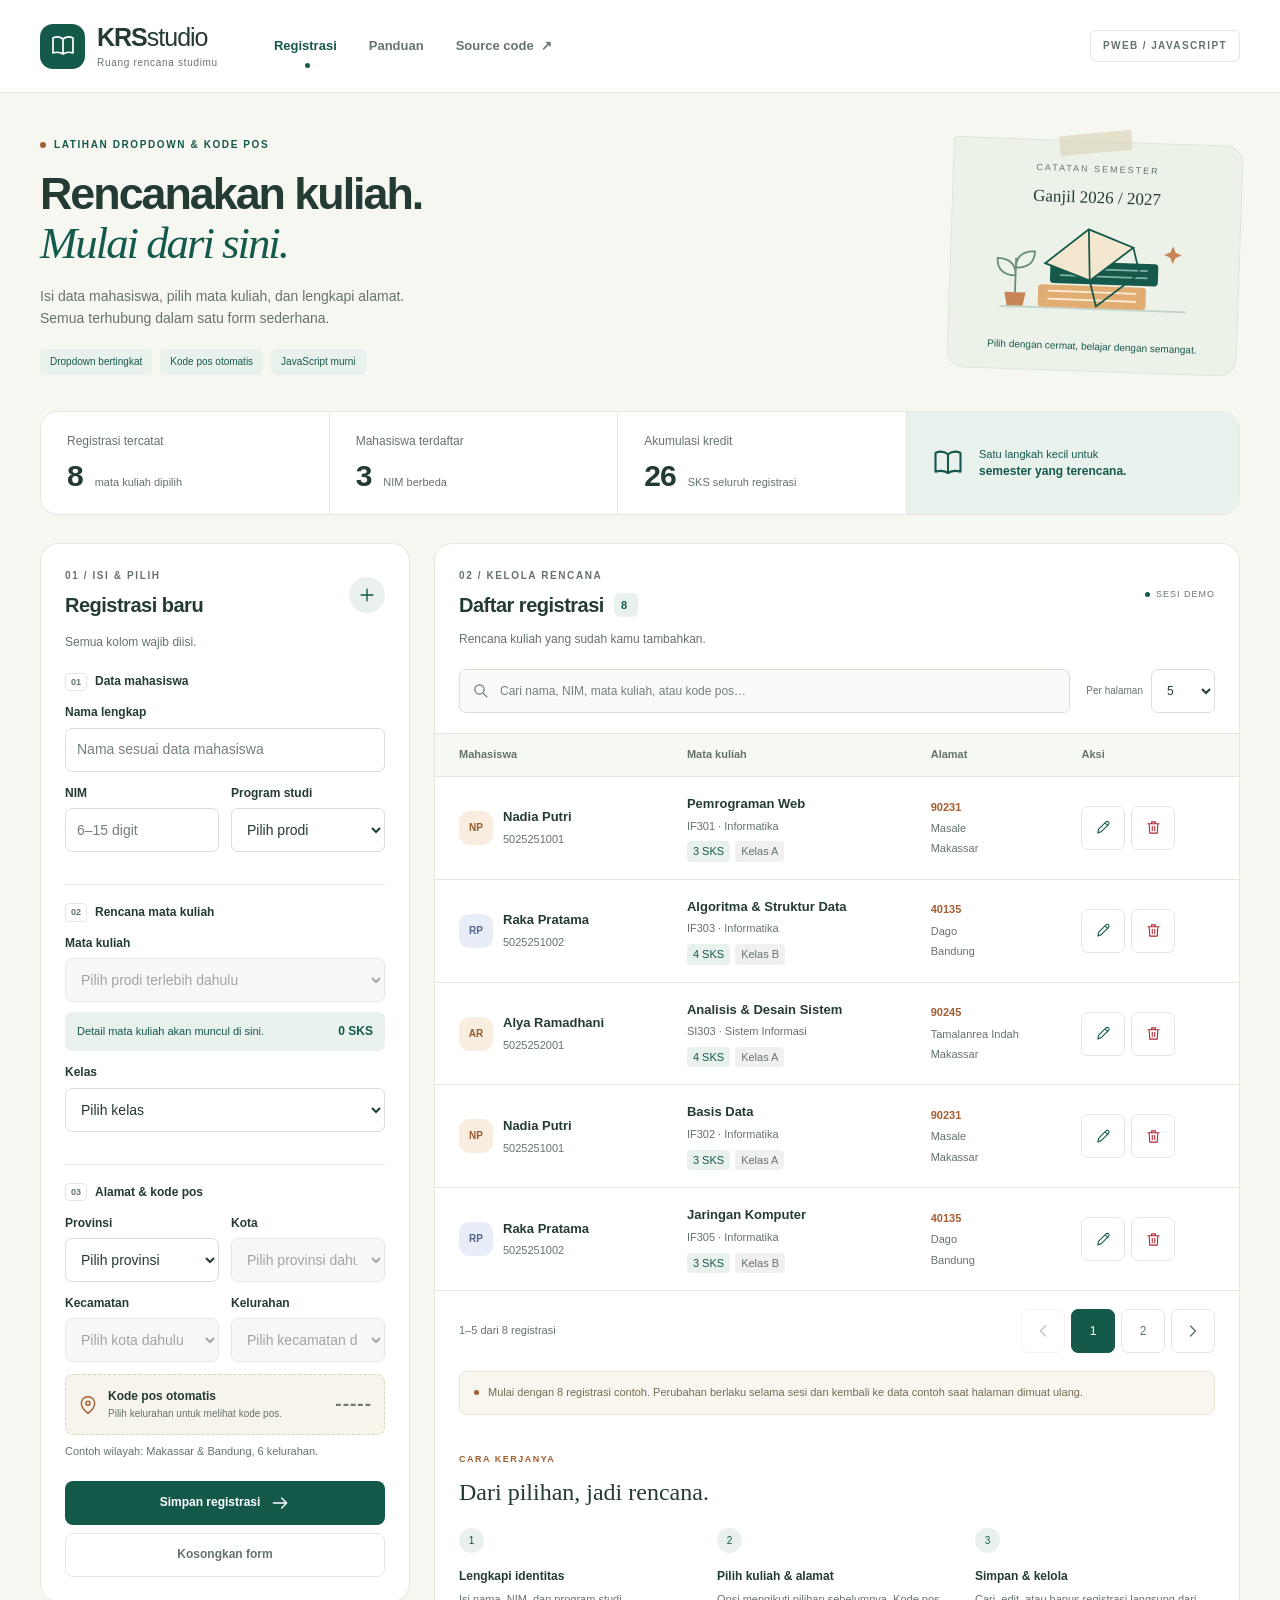
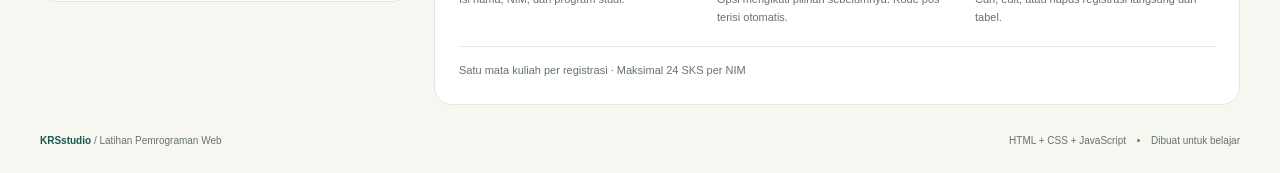
==== index.html @ e9d7e373 "Build KRS Studio dropdown and postal code JavaScript exercise" ====
<!doctype html>
<html lang="id">
<head>
  <meta charset="utf-8">
  <meta name="viewport" content="width=device-width, initial-scale=1">
  <meta name="theme-color" content="#15594b">
  <meta name="description" content="Latihan JavaScript: registrasi mata kuliah, dropdown bertingkat, kode pos otomatis, validasi, pencarian, dan pagination.">
  <title>KRS Studio | Dropdown & Kode Pos JavaScript</title>
  <link rel="icon" type="image/svg+xml" href="assets/favicon.svg">
  <link rel="stylesheet" href="style.css">
  <script src="data.js" defer></script>
  <script src="app.js" defer></script>
</head>
<body>
  <a class="skip-link" href="#main">Lewati ke konten</a>
  <svg class="sprite" xmlns="http://www.w3.org/2000/svg" aria-hidden="true">
    <symbol id="i-book" viewBox="0 0 24 24"><path d="M12 5v15M12 5C8 2 4 3 2 4v15c3-1 7-1 10 1 3-2 7-2 10-1V4c-2-1-6-2-10 1Z"/></symbol>
    <symbol id="i-arrow" viewBox="0 0 24 24"><path d="M4 12h16m-6-6 6 6-6 6"/></symbol>
    <symbol id="i-search" viewBox="0 0 24 24"><circle cx="10.5" cy="10.5" r="6.5"/><path d="m16 16 5 5"/></symbol>
    <symbol id="i-edit" viewBox="0 0 24 24"><path d="m15 5 4 4M4 20l4-1L20 7a2.8 2.8 0 0 0-4-4L4 15l-1 6Z"/></symbol>
    <symbol id="i-trash" viewBox="0 0 24 24"><path d="M3 6h18M9 6V3h6v3M5 6l1 15h12l1-15M10 10v7M14 10v7"/></symbol>
    <symbol id="i-pin" viewBox="0 0 24 24"><path d="M20 10c0 6-8 12-8 12S4 16 4 10a8 8 0 1 1 16 0Z"/><circle cx="12" cy="10" r="2.5"/></symbol>
    <symbol id="i-left" viewBox="0 0 24 24"><path d="m15 18-6-6 6-6"/></symbol>
    <symbol id="i-right" viewBox="0 0 24 24"><path d="m9 18 6-6-6-6"/></symbol>
    <symbol id="i-plus" viewBox="0 0 24 24"><path d="M12 5v14M5 12h14"/></symbol>
  </svg>

  <header class="site-header">
    <div class="shell header-inner">
      <a class="brand" href="#main"><span class="brand-mark"><svg class="icon" aria-hidden="true"><use href="#i-book"/></svg></span><span>KRS<span class="brand-soft">studio</span><small>Ruang rencana studimu</small></span></a>
      <nav aria-label="Navigasi utama"><a class="nav-active" href="#registration">Registrasi</a><a href="#guide">Panduan</a><a href="https://github.com/Boyeep/PWEB-Javascript" target="_blank" rel="noopener noreferrer">Source code <span aria-hidden="true">↗</span></a></nav>
      <span class="header-tag">PWEB / JAVASCRIPT</span>
    </div>
  </header>

  <main class="shell" id="main" tabindex="-1">
    <section class="intro" aria-labelledby="page-title">
      <div class="intro-copy"><p class="eyebrow"><span></span>LATIHAN DROPDOWN & KODE POS</p><h1 id="page-title">Rencanakan kuliah.<br><span>Mulai dari sini.</span></h1><p>Isi data mahasiswa, pilih mata kuliah, dan lengkapi alamat.<br class="desktop-break"> Semua terhubung dalam satu form sederhana.</p><div class="intro-tags"><span>Dropdown bertingkat</span><span>Kode pos otomatis</span><span>JavaScript murni</span></div></div>
      <div class="study-note" aria-label="Semester contoh Ganjil 2026/2027">
        <span class="note-label">CATATAN SEMESTER</span><span class="note-term">Ganjil <strong>2026 / 2027</strong></span>
        <svg class="note-art" viewBox="0 0 260 120" fill="none" aria-hidden="true"><path d="M24 102h211" stroke="#bed4ca" stroke-width="2"/><rect x="67" y="76" width="122" height="25" rx="4" fill="#e2ad73"/><path d="M78 83h100M78 92h100" stroke="#fbefd9" stroke-width="2"/><rect x="80" y="49" width="122" height="25" rx="4" fill="#15594b"/><path d="M91 57h99M91 65h99" stroke="#80b4a4" stroke-width="2"/><path d="m74 52 48-40 51 19-48 39-51-18Z" fill="#f4e7cf" stroke="#15594b" stroke-width="2"/><path d="m122 12 3 58m48-39 8 29-48 39-8-29" stroke="#15594b" stroke-width="2"/><path d="M41 86V47m0 20c-15 0-21-8-21-19 14 0 21 6 21 19Zm0-9c15 0 21-8 21-19-14 0-21 6-21 19Z" stroke="#668d77" stroke-width="2"/><path d="m29 86 3 15h18l3-15H29Z" fill="#c88658"/><path d="m218 28 3 7 7 3-7 3-3 7-3-7-7-3 7-3 3-7Z" fill="#c88658"/></svg>
        <p>Pilih dengan cermat, belajar dengan semangat.</p>
      </div>
    </section>

    <section class="stats" aria-label="Ringkasan registrasi">
      <div class="stat"><span class="stat-label">Registrasi tercatat</span><div><strong id="total-records">0</strong><span>mata kuliah dipilih</span></div></div>
      <div class="stat"><span class="stat-label">Mahasiswa terdaftar</span><div><strong id="total-students">0</strong><span>NIM berbeda</span></div></div>
      <div class="stat"><span class="stat-label">Akumulasi kredit</span><div><strong id="total-credits">0</strong><span>SKS seluruh registrasi</span></div></div>
      <div class="stat stat-note"><svg class="icon" aria-hidden="true"><use href="#i-book"/></svg><p>Satu langkah kecil untuk<br><strong>semester yang terencana.</strong></p></div>
    </section>

    <div class="workspace" id="registration">
      <section class="panel form-panel" aria-labelledby="form-title">
        <div class="panel-heading"><div><p class="eyebrow">01 / ISI & PILIH</p><h2 id="form-title">Registrasi baru</h2></div><span class="round-icon"><svg class="icon" aria-hidden="true"><use href="#i-plus"/></svg></span></div>
        <form id="registration-form" novalidate>
          <p class="form-hint">Semua kolom wajib diisi.</p>
          <div id="form-alert" class="alert alert-danger" role="alert" hidden></div>
          <fieldset><legend><span>01</span> Data mahasiswa</legend>
            <div class="field"><label for="name">Nama lengkap</label><input id="name" name="name" type="text" maxlength="80" autocomplete="name" placeholder="Nama sesuai data mahasiswa" required aria-describedby="name-error"><small class="field-error" id="name-error"></small></div>
            <div class="field-grid"><div class="field"><label for="nim">NIM</label><input id="nim" name="nim" type="text" inputmode="numeric" maxlength="15" placeholder="6–15 digit" required aria-describedby="nim-error"><small class="field-error" id="nim-error"></small></div><div class="field"><label for="program">Program studi</label><select id="program" name="program" required aria-describedby="program-error"><option value="">Pilih prodi</option></select><small class="field-error" id="program-error"></small></div></div>
          </fieldset>
          <fieldset><legend><span>02</span> Rencana mata kuliah</legend>
            <div class="field"><label for="course">Mata kuliah</label><select id="course" name="course" required disabled aria-describedby="course-error"><option value="">Pilih prodi terlebih dahulu</option></select><small class="field-error" id="course-error"></small></div>
            <div class="course-meta"><span id="course-info">Detail mata kuliah akan muncul di sini.</span><strong id="course-credits">0 SKS</strong></div>
            <div class="field"><label for="class-group">Kelas</label><select id="class-group" name="classGroup" required aria-describedby="class-group-error"><option value="">Pilih kelas</option><option value="A">Kelas A</option><option value="B">Kelas B</option></select><small class="field-error" id="class-group-error"></small></div>
          </fieldset>
          <fieldset><legend><span>03</span> Alamat & kode pos</legend>
            <div class="field-grid"><div class="field"><label for="province">Provinsi</label><select id="province" name="province" required aria-describedby="province-error"><option value="">Pilih provinsi</option></select><small class="field-error" id="province-error"></small></div><div class="field"><label for="city">Kota</label><select id="city" name="city" required disabled aria-describedby="city-error"><option value="">Pilih provinsi dahulu</option></select><small class="field-error" id="city-error"></small></div></div>
            <div class="field-grid"><div class="field"><label for="district">Kecamatan</label><select id="district" name="district" required disabled aria-describedby="district-error"><option value="">Pilih kota dahulu</option></select><small class="field-error" id="district-error"></small></div><div class="field"><label for="village">Kelurahan</label><select id="village" name="village" required disabled aria-describedby="village-error"><option value="">Pilih kecamatan dahulu</option></select><small class="field-error" id="village-error"></small></div></div>
            <div class="postal-box"><svg class="icon" aria-hidden="true"><use href="#i-pin"/></svg><div><label for="postal-code">Kode pos otomatis</label><small id="postal-hint">Pilih kelurahan untuk melihat kode pos.</small></div><input id="postal-code" name="postalCode" type="text" readonly placeholder="-----" aria-describedby="postal-hint" aria-label="Kode pos otomatis"></div>
            <p class="dataset-note">Contoh wilayah: Makassar & Bandung, 6 kelurahan.</p>
          </fieldset>
          <div class="form-actions"><button class="button button-primary" id="submit-button" type="submit"><span id="submit-label">Simpan registrasi</span><svg class="icon" aria-hidden="true"><use href="#i-arrow"/></svg></button><button class="button button-secondary" type="button" id="cancel-button">Kosongkan form</button></div>
        </form>
      </section>

      <section class="panel list-panel" aria-labelledby="list-title">
        <div class="panel-heading"><div><p class="eyebrow">02 / KELOLA RENCANA</p><h2 id="list-title">Daftar registrasi <span class="count-badge" id="list-count">0</span></h2></div><span class="session-tag"><span></span>SESI DEMO</span></div>
        <p class="list-description">Rencana kuliah yang sudah kamu tambahkan.</p>
        <div class="toolbar"><div class="search-field"><svg class="icon" aria-hidden="true"><use href="#i-search"/></svg><label class="sr-only" for="search">Cari registrasi</label><input id="search" type="search" placeholder="Cari nama, NIM, mata kuliah, atau kode pos…"></div><div class="page-size-field"><label for="page-size">Per halaman</label><select id="page-size"><option value="5">5</option><option value="10">10</option></select></div></div>
        <div class="table-scroll" role="region" aria-label="Tabel registrasi, geser untuk melihat semua kolom" tabindex="0"><table><caption class="sr-only">Daftar mahasiswa, mata kuliah, kelas, SKS, wilayah, dan aksi registrasi</caption><thead><tr><th scope="col">Mahasiswa</th><th scope="col">Mata kuliah</th><th scope="col">Alamat</th><th scope="col">Aksi</th></tr></thead><tbody id="registration-rows"></tbody></table></div>
        <div class="empty-state" id="empty-state" hidden><svg class="icon" aria-hidden="true"><use href="#i-search"/></svg><h3 id="empty-title">Belum ada registrasi</h3><p id="empty-message">Isi form untuk memulai rencana studimu.</p><button class="button button-secondary" type="button" id="clear-search" hidden>Hapus pencarian</button></div>
        <div class="pagination-bar"><p id="pagination-info" role="status" aria-live="polite"></p><nav class="pagination" aria-label="Halaman data"><button type="button" id="prev-page" aria-label="Halaman sebelumnya"><svg class="icon" aria-hidden="true"><use href="#i-left"/></svg></button><div id="page-numbers"></div><button type="button" id="next-page" aria-label="Halaman berikutnya"><svg class="icon" aria-hidden="true"><use href="#i-right"/></svg></button></nav></div>
        <div class="session-note"><span class="note-dot"></span><p>Mulai dengan 8 registrasi contoh. Perubahan berlaku selama sesi dan kembali ke data contoh saat halaman dimuat ulang.</p></div>
        <div class="guide" id="guide"><span class="guide-kicker">CARA KERJANYA</span><h3>Dari pilihan, jadi rencana.</h3><ol><li><span>1</span><div><strong>Lengkapi identitas</strong><p>Isi nama, NIM, dan program studi.</p></div></li><li><span>2</span><div><strong>Pilih kuliah & alamat</strong><p>Opsi mengikuti pilihan sebelumnya. Kode pos terisi otomatis.</p></div></li><li><span>3</span><div><strong>Simpan & kelola</strong><p>Cari, edit, atau hapus registrasi langsung dari tabel.</p></div></li></ol><p class="guide-foot">Satu mata kuliah per registrasi · Maksimal 24 SKS per NIM</p></div>
      </section>
    </div>
    <footer class="site-footer"><span><strong>KRSstudio</strong> / Latihan Pemrograman Web</span><span>HTML + CSS + JavaScript <span class="footer-dot">•</span> Dibuat untuk belajar</span></footer>
  </main>
  <div id="toast" class="toast" role="status" aria-live="polite" hidden></div>
  <dialog id="delete-dialog" aria-labelledby="delete-title" aria-describedby="delete-description"><form method="dialog"><span class="dialog-icon"><svg class="icon" aria-hidden="true"><use href="#i-trash"/></svg></span><h2 id="delete-title">Hapus registrasi?</h2><p id="delete-description"></p><div class="dialog-actions"><button class="button button-secondary" value="cancel" autofocus>Batal</button><button class="button button-danger" value="delete">Ya, hapus</button></div></form></dialog>
  <noscript><p class="noscript">Aktifkan JavaScript untuk mencoba registrasi dan dropdown.</p></noscript>
</body>
</html>
---- style.css ----
:root {
  --green:#15594b;
  --green-dark:#123f36;
  --mint:#e9f1ec;
  --paper:#f7f7f2;
  --surface:#fff;
  --text:#243b34;
  --muted:#64746b;
  --line:#e3e8df;
  --orange:#a35e32;
  --red:#b42330;
  --red-bg:#fff0f1;
  --radius:18px;
}

* {
  box-sizing:border-box;
}

html {
  scroll-behavior:smooth;
  scroll-padding-top:20px;
}

body {
  margin:0;
  background:var(--paper);
  color:var(--text);
  font:15px/1.6 "Segoe UI",Arial,sans-serif;
}

button,input,select {
  font:inherit;
}

button,a,input,select {
  -webkit-tap-highlight-color:transparent;
}

button,select {
  cursor:pointer;
}

a {
  color:inherit;
}

button {
  touch-action:manipulation;
}

button:disabled {
  cursor:not-allowed;
  opacity:.4;
}

input,select {
  min-width:0;
}

h1,h2,h3,p {
  margin:0;
}

svg {
  flex-shrink:0;
}

button .icon {
  pointer-events:none;
}

[hidden] {
  display:none!important;
}

.shell {
  width:calc(100% - 80px);
  max-width:1320px;
  margin:auto;
}

.sprite {
  position:absolute;
  width:0;
  height:0;
  overflow:hidden;
}

.icon {
  width:20px;
  height:20px;
  fill:none;
  stroke:currentColor;
  stroke-width:1.7;
  stroke-linecap:round;
  stroke-linejoin:round;
}

.sr-only {
  position:absolute;
  width:1px;
  height:1px;
  padding:0;
  margin:-1px;
  overflow:hidden;
  clip:rect(0,0,0,0);
  white-space:nowrap;
  border:0;
}

.skip-link {
  position:fixed;
  left:16px;
  top:-70px;
  z-index:20;
  background:var(--green);
  color:white;
  padding:12px;
}

.skip-link:focus {
  top:12px;
}

:focus-visible {
  outline:3px solid var(--green);
  outline-offset:4px;
}

.site-header {
  background:#fff;
  border-bottom:1px solid var(--line);
}

.header-inner {
  min-height:92px;
  display:flex;
  align-items:center;
  gap:56px;
}

.brand {
  display:flex;
  align-items:center;
  gap:12px;
  text-decoration:none;
  font-size:25px;
  font-weight:750;
  line-height:1.15;
  letter-spacing:-1px;
}

.brand-soft {
  font-weight:400;
}

.brand small {
  display:block;
  font-size:10px;
  letter-spacing:.7px;
  font-weight:400;
  color:var(--muted);
  margin-top:5px;
}

.brand-mark {
  width:45px;
  height:45px;
  background:var(--green);
  color:#fff;
  display:grid;
  place-items:center;
  border-radius:13px;
}

.brand-mark .icon {
  width:24px;
  height:24px;
}

.header-inner nav {
  display:flex;
  align-items:center;
  gap:32px;
}

.header-inner nav a {
  min-height:44px;
  display:flex;
  align-items:center;
  gap:7px;
  text-decoration:none;
  color:var(--muted);
  font-size:13px;
  font-weight:600;
}

.header-inner nav .nav-active {
  color:var(--green);
  position:relative;
}

.nav-active:after {
  content:"";
  width:5px;
  height:5px;
  background:var(--green);
  border-radius:50%;
  position:absolute;
  bottom:0;
  left:50%;
}

.header-inner nav a:hover {
  color:var(--green);
}

.header-tag {
  margin-left:auto;
  font-size:10px;
  font-weight:700;
  letter-spacing:1.4px;
  color:var(--muted);
  border:1px solid var(--line);
  padding:7px 12px;
  border-radius:6px;
}

.intro {
  display:flex;
  justify-content:space-between;
  align-items:center;
  gap:48px;
  padding:44px 0 32px;
}

.eyebrow {
  font-size:10px;
  font-weight:750;
  letter-spacing:1.6px;
  color:var(--muted);
}

.intro .eyebrow {
  display:flex;
  align-items:center;
  gap:8px;
  color:var(--green);
}

.eyebrow>span {
  width:6px;
  height:6px;
  border-radius:50%;
  background:var(--orange);
}

h1 {
  font-size:clamp(36px,3.5vw,52px);
  line-height:1.1;
  letter-spacing:-2px;
  font-weight:650;
  margin:16px 0;
}

h1>span {
  font-family:Georgia,serif;
  font-style:italic;
  font-weight:400;
  color:var(--green);
}

.intro-copy>p:not(.eyebrow) {
  font-size:14px;
  color:var(--muted);
}

.intro-tags {
  display:flex;
  flex-wrap:wrap;
  gap:8px;
  margin-top:20px;
}

.intro-tags span {
  font-size:10px;
  color:var(--green);
  background:var(--mint);
  padding:5px 10px;
  border-radius:5px;
}

.study-note {
  width:290px;
  flex-shrink:0;
  background:#edf2e9;
  border:1px solid #dce6d7;
  padding:20px 24px 16px;
  border-radius:3px 18px 18px 18px;
  transform:rotate(2deg);
  text-align:center;
  position:relative;
}

.study-note:before {
  content:"";
  position:absolute;
  width:72px;
  height:20px;
  background:#ddd7bd;
  opacity:.7;
  top:-9px;
  left:105px;
  transform:rotate(-7deg);
}

.note-label {
  font-size:9px;
  letter-spacing:2px;
  color:var(--muted);
  display:block;
}

.note-term {
  display:block;
  font-size:17px;
  margin:8px 0 0;
  font-family:Georgia,serif;
}

.note-term strong {
  font-weight:400;
}

.note-art {
  width:230px;
  max-width:100%;
  height:110px;
  margin:5px 0;
}

.study-note p {
  font-size:10px;
  color:var(--green);
}

.stats {
  display:grid;
  grid-template-columns:1fr 1fr 1fr 1.15fr;
  margin:4px 0 28px;
  border:1px solid var(--line);
  background:#fff;
  border-radius:var(--radius);
  overflow:hidden;
}

.stat {
  padding:20px 26px;
  border-right:1px solid var(--line);
}

.stat-label {
  font-size:11px;
  color:var(--muted);
  display:block;
}

.stat>div {
  display:flex;
  gap:12px;
  align-items:baseline;
  margin-top:5px;
}

.stat strong {
  font-size:30px;
  line-height:1.25;
  font-weight:650;
  letter-spacing:-1px;
  font-variant-numeric:tabular-nums;
}

.stat div>span {
  font-size:10px;
  color:var(--muted);
}

.stat-note {
  background:var(--mint);
  border-right:0;
  display:flex;
  align-items:center;
  gap:16px;
}

.stat-note .icon {
  width:30px;
  height:30px;
  color:var(--green);
}

.stat-note p {
  font-size:11px;
  color:var(--green);
}

.stat-note strong {
  font-size:12px;
  letter-spacing:0;
  font-weight:600;
}

.workspace {
  display:grid;
  grid-template-columns:370px minmax(0,1fr);
  gap:24px;
  align-items:start;
}

.panel {
  background:var(--surface);
  border:1px solid var(--line);
  border-radius:var(--radius);
  overflow:hidden;
}

.panel-heading {
  padding:24px 24px 0;
  display:flex;
  justify-content:space-between;
  align-items:center;
  gap:12px;
}

.panel-heading h2 {
  font-size:20px;
  font-weight:650;
  letter-spacing:-.5px;
  margin-top:5px;
  display:flex;
  align-items:center;
  gap:10px;
}

.round-icon {
  width:36px;
  height:36px;
  border-radius:50%;
  display:grid;
  place-items:center;
  background:var(--mint);
  color:var(--green);
}

.form-panel form {
  padding:0 24px 24px;
}

.form-hint {
  font-size:10px;
  color:var(--muted);
  margin:12px 0 20px;
}

fieldset {
  border:0;
  padding:0;
  margin:0 0 20px;
  min-width:0;
}

fieldset+fieldset {
  border-top:1px solid var(--line);
  padding-top:18px;
}

legend {
  font-size:12px;
  font-weight:650;
  display:flex;
  align-items:center;
  gap:8px;
  margin-bottom:12px;
  padding:0;
  float:left;
  width:100%;
}

legend+* {
  clear:both;
}

legend span {
  font-size:9px;
  border:1px solid var(--line);
  border-radius:4px;
  padding:1px 5px;
  color:var(--muted);
  font-variant-numeric:tabular-nums;
}

.field {
  margin-bottom:12px;
  min-width:0;
}

.field label {
  display:block;
  font-size:11px;
  font-weight:600;
  margin-bottom:5px;
}

.field input,.field select,.search-field input,.page-size-field select {
  width:100%;
  border:1px solid #d8e0d5;
  background:#fff;
  border-radius:7px;
  min-height:44px;
  color:var(--text);
  padding:9px 11px;
  font-size:12px;
  transition:border-color .18s,box-shadow .18s;
}

.field input::placeholder,.search-field input::placeholder {
  color:#738178;
}

.field input:focus,.field select:focus,.search-field input:focus {
  outline:0;
  border-color:var(--green);
  box-shadow:0 0 0 3px #15594b12;
}

.field select:disabled {
  background:#f5f6f3;
  color:#778078;
  cursor:not-allowed;
}

.field-grid {
  display:grid;
  grid-template-columns:1fr 1fr;
  gap:12px;
}

.field-error {
  display:block;
  color:var(--red);
  font-size:10px;
  line-height:1.4;
  margin-top:4px;
}

.field-error:empty {
  display:none;
}

.field [aria-invalid="true"] {
  border-color:var(--red);
  background:#fff9f9;
}

.course-meta {
  display:flex;
  justify-content:space-between;
  gap:8px;
  align-items:center;
  padding:10px 12px;
  margin:-2px 0 12px;
  background:var(--mint);
  border-radius:7px;
  color:var(--green);
  font-size:10px;
}

.course-meta strong {
  white-space:nowrap;
  font-size:11px;
}

.postal-box {
  display:flex;
  align-items:center;
  gap:10px;
  background:#f7f5eb;
  border:1px dashed #d9d4bc;
  border-radius:8px;
  padding:12px;
}

.postal-box .icon {
  color:var(--orange);
}

.postal-box label {
  display:block;
  font-size:11px;
  font-weight:650;
}

.postal-box small {
  display:block;
  font-size:9px;
  color:var(--muted);
}

.postal-box input {
  background:transparent;
  border:0;
  text-align:right;
  width:65px;
  margin-left:auto;
  color:var(--green);
  font-size:19px;
  font-weight:700;
  letter-spacing:1px;
  font-variant-numeric:tabular-nums;
  padding:0;
}

.dataset-note {
  font-size:9px;
  color:var(--muted);
  margin-top:8px;
}

.form-actions {
  display:grid;
  gap:8px;
}

.button {
  display:inline-flex;
  align-items:center;
  justify-content:center;
  gap:10px;
  min-height:44px;
  border-radius:8px;
  border:1px solid transparent;
  padding:10px 14px;
  font-size:12px;
  font-weight:600;
  transition:background .18s;
}

.button-primary {
  color:#fff;
  background:var(--green);
}

.button-primary:hover {
  background:var(--green-dark);
}

.button-secondary {
  background:#fff;
  border-color:var(--line);
  color:var(--muted);
}

.button-secondary:hover {
  background:var(--paper);
  color:var(--text);
}

.button-danger {
  background:var(--red);
  color:#fff;
}

.button-danger:hover {
  background:#921c27;
}

.alert {
  font-size:12px;
  padding:12px;
  border-radius:8px;
  margin-bottom:18px;
}

.alert-danger {
  background:var(--red-bg);
  color:var(--red);
  border:1px solid #f7c8ce;
}

.count-badge {
  font-size:11px;
  line-height:24px;
  min-width:24px;
  padding:0 7px;
  border-radius:6px;
  color:var(--green);
  background:var(--mint);
  font-weight:650;
  letter-spacing:0;
}

.session-tag {
  font-size:9px;
  letter-spacing:1px;
  color:var(--muted);
  white-space:nowrap;
  display:flex;
  align-items:center;
  gap:6px;
}

.session-tag>span {
  width:5px;
  height:5px;
  border-radius:50%;
  background:var(--green);
}

.list-description {
  margin:9px 24px 20px;
  color:var(--muted);
  font-size:12px;
}

.toolbar {
  display:flex;
  align-items:center;
  gap:16px;
  margin:0 24px 20px;
}

.search-field {
  position:relative;
  flex:1;
  min-width:0;
}

.search-field .icon {
  position:absolute;
  left:13px;
  top:13px;
  width:17px;
  height:17px;
  color:var(--muted);
}

.search-field input {
  padding-left:40px;
  background:#fafbf8;
}

.page-size-field {
  display:flex;
  align-items:center;
  gap:8px;
  font-size:10px;
  color:var(--muted);
  white-space:nowrap;
}

.page-size-field select {
  width:64px;
  font-size:12px;
}

.table-scroll {
  overflow-x:auto;
  width:100%;
}

table {
  border-collapse:collapse;
  width:100%;
  min-width:660px;
  text-align:left;
}

thead {
  background:#f6f8f3;
}

th {
  font-size:10px;
  font-weight:600;
  color:var(--muted);
  padding:12px 14px;
  white-space:nowrap;
  border-block:1px solid var(--line);
}

th:first-child,td:first-child {
  padding-left:24px;
}

th:last-child,td:last-child {
  padding-right:24px;
}

td {
  padding:17px 14px;
  border-bottom:1px solid var(--line);
  vertical-align:middle;
  font-size:12px;
}

tbody tr:hover {
  background:#fcfdf9;
}

.student-cell {
  display:flex;
  align-items:center;
  gap:10px;
}

.avatar {
  width:34px;
  height:34px;
  flex-shrink:0;
  border-radius:10px;
  display:grid;
  place-items:center;
  background:var(--mint);
  color:var(--green);
  font-size:10px;
  font-weight:700;
}

.avatar[data-tone="1"] {
  background:#f8edde;
  color:#975a2e;
}

.avatar[data-tone="2"] {
  background:#e9edf8;
  color:#55688a;
}

.cell-title {
  display:block;
  font-size:12px;
  font-weight:650;
  max-width:175px;
  overflow-wrap:anywhere;
}

.cell-sub {
  display:block;
  color:var(--muted);
  font-size:10px;
  margin-top:3px;
  font-variant-numeric:tabular-nums;
}

.course-tags {
  display:flex;
  flex-wrap:wrap;
  gap:5px;
  margin-top:6px;
}

.mini-badge {
  font-size:9px;
  line-height:1.5;
  padding:2px 6px;
  border-radius:4px;
  color:var(--green);
  background:var(--mint);
}

.mini-badge.neutral {
  background:#f0f1ee;
  color:var(--muted);
}

.postal-label {
  color:var(--orange);
  font-weight:650;
  font-size:11px;
}

.row-actions {
  display:flex;
  gap:6px;
}

.action-button {
  width:44px;
  height:44px;
  border:1px solid var(--line);
  border-radius:7px;
  display:grid;
  place-items:center;
  background:#fff;
  color:var(--green);
}

.action-button .icon {
  width:15px;
  height:15px;
}

.action-button:hover {
  background:var(--mint);
  border-color:#bed4c8;
}

.action-button.delete {
  color:var(--red);
}

.action-button.delete:hover {
  background:var(--red-bg);
  border-color:#f7c8ce;
}

.pagination-bar {
  display:flex;
  justify-content:space-between;
  align-items:center;
  padding:18px 24px;
  gap:12px;
}

.pagination-bar p {
  color:var(--muted);
  font-size:10px;
}

.pagination,.pagination #page-numbers {
  display:flex;
  gap:6px;
}

.pagination button {
  width:44px;
  height:44px;
  border:1px solid var(--line);
  background:white;
  border-radius:7px;
  font-size:12px;
  color:var(--muted);
  display:grid;
  place-items:center;
}

.pagination button[aria-current="page"] {
  background:var(--green);
  color:#fff;
  border-color:var(--green);
}

.pagination button:not(:disabled):hover {
  background:var(--mint);
  color:var(--green);
}

.session-note {
  margin:0 24px;
  padding:12px 14px;
  display:flex;
  gap:9px;
  background:#f8f6ee;
  border:1px solid #eae5d4;
  border-radius:8px;
  font-size:10px;
  color:#756b51;
}

.note-dot {
  width:5px;
  height:5px;
  border-radius:50%;
  background:var(--orange);
  flex-shrink:0;
  margin-top:6px;
}

.guide {
  padding:24px;
  margin-top:6px;
}

.guide-kicker {
  font-size:9px;
  letter-spacing:1.5px;
  color:var(--orange);
  font-weight:700;
}

.guide h3 {
  font-family:Georgia,serif;
  font-size:24px;
  line-height:1.3;
  font-weight:400;
  margin-top:8px;
}

.guide ol {
  display:grid;
  grid-template-columns:repeat(3,1fr);
  gap:18px;
  padding:0;
  list-style:none;
  margin:20px 0;
}

.guide li>span {
  display:grid;
  place-items:center;
  width:25px;
  height:25px;
  border-radius:50%;
  background:var(--mint);
  color:var(--green);
  font-size:10px;
  margin-bottom:10px;
}

.guide li strong {
  font-size:11px;
}

.guide li p {
  font-size:10px;
  color:var(--muted);
  margin-top:4px;
  line-height:1.6;
}

.guide-foot {
  padding-top:15px;
  border-top:1px solid var(--line);
  font-size:10px;
  color:var(--muted);
}

.empty-state {
  padding:45px 24px;
  text-align:center;
  color:var(--muted);
}

.empty-state>.icon {
  width:30px;
  height:30px;
}

.empty-state h3 {
  font-size:16px;
  color:var(--text);
  margin-top:10px;
}

.empty-state p {
  font-size:12px;
  margin:6px 0 14px;
}

.site-footer {
  display:flex;
  justify-content:space-between;
  gap:16px;
  font-size:10px;
  color:var(--muted);
  padding:28px 0 24px;
}

.site-footer strong {
  color:var(--green);
  font-weight:650;
}

.footer-dot {
  color:var(--orange);
  margin:0 8px;
}

.toast {
  position:fixed;
  bottom:24px;
  left:50%;
  transform:translateX(-50%);
  z-index:30;
  max-width:calc(100% - 32px);
  width:max-content;
  border-radius:10px;
  padding:14px 22px;
  box-shadow:0 6px 30px #123f3620;
  color:white;
  background:var(--green);
  font-size:13px;
}

.noscript {
  padding:20px;
  background:var(--red-bg);
  color:var(--red);
  text-align:center;
}

dialog {
  border:1px solid var(--line);
  border-radius:var(--radius);
  width:420px;
  max-width:calc(100% - 32px);
  padding:28px;
  color:var(--text);
  box-shadow:0 24px 70px #123f3630;
}

dialog::backdrop {
  background:#142a2477;
}

dialog h2 {
  font-size:23px;
  letter-spacing:-.5px;
  margin:12px 0 8px;
}

dialog p {
  font-size:13px;
  color:var(--muted);
  overflow-wrap:anywhere;
}

.dialog-icon {
  display:grid;
  place-items:center;
  background:var(--red-bg);
  color:var(--red);
  width:42px;
  height:42px;
  border-radius:12px;
}

.dialog-actions {
  display:flex;
  justify-content:flex-end;
  gap:10px;
  margin-top:24px;
}

@media(min-width:601px) {
  .stat-label,.list-description,.form-hint {
    font-size:12px;
  }
  .stat div>span {
    font-size:11px;
  }
  .field label,legend {
    font-size:12px;
  }
  .field input,.field select {
    font-size:14px;
  }
  .cell-title {
    font-size:13px;
  }
  .cell-sub,.mini-badge,.postal-label,th,.pagination-bar p {
    font-size:11px;
  }
  .course-meta,.field-error,.dataset-note,.session-note,.guide li p,.guide-foot {
    font-size:11px;
  }
  .course-meta strong,.postal-box label,.guide li strong {
    font-size:12px;
  }
  .postal-box small {
    font-size:10px;
  }
  .session-note {
    line-height:1.6;
  }
}

@media(min-width:1450px) {
  .workspace {
    grid-template-columns:390px minmax(0,1fr);
  }
  td {
    padding-block:20px;
  }
  .cell-title {
    max-width:210px;
    font-size:13px;
  }
}

@media(max-width:1100px) {
  .shell {
    width:calc(100% - 48px);
  }
  .header-inner {
    gap:32px;
  }
  .workspace {
    grid-template-columns:330px minmax(0,1fr);
    gap:18px;
  }
  .panel-heading {
    padding-inline:20px;
  }
  .form-panel form {
    padding-inline:20px;
  }
  .stat {
    padding:18px;
  }
  .stat div>span {
    font-size:9px;
  }
  .stat-note {
    gap:10px;
  }
  .header-tag {
    font-size:9px;
  }
  .guide ol {
    gap:12px;
  }
  .toolbar {
    flex-wrap:wrap;
  }
  .search-field {
    flex-basis:100%;
  }
  .pagination-bar {
    flex-wrap:wrap;
  }
}

@media(max-width:900px) {
  .workspace {
    grid-template-columns:minmax(0,1fr);
  }
  .form-panel form {
    display:grid;
    grid-template-columns:1fr 1fr;
    gap:0 24px;
    padding:0 24px 24px;
  }
  .form-hint,.alert,.form-actions {
    grid-column:1/-1;
  }
  .form-hint {
    margin-bottom:20px;
  }
  fieldset:first-of-type {
    grid-row:3;
  }
  fieldset:nth-of-type(2) {
    grid-column:1;
    grid-row:4;
  }
  fieldset:nth-of-type(3) {
    grid-column:2;
    grid-row:3/5;
    border-top:0;
    padding-top:0;
  }
  .panel-heading {
    padding-inline:24px;
  }
  .stats {
    grid-template-columns:repeat(3,1fr);
  }
  .stat:nth-child(3) {
    border-right:0;
  }
  .stat-note {
    display:none;
  }
  .study-note {
    width:250px;
  }
  .header-tag {
    display:none;
  }
  .header-inner nav {
    margin-left:auto;
  }
  .toolbar {
    flex-wrap:nowrap;
  }
  .search-field {
    flex-basis:auto;
  }
  .pagination-bar {
    flex-wrap:nowrap;
  }
}

@media(max-width:600px) {
  body {
    font-size:16px;
  }
  .shell {
    width:calc(100% - 32px);
  }
  .header-inner {
    min-height:80px;
    gap:16px;
    flex-wrap:wrap;
    padding-block:14px;
  }
  .brand {
    font-size:24px;
  }
  .brand-mark {
    width:40px;
    height:40px;
  }
  .header-inner nav {
    gap:18px;
  }
  .header-inner nav a {
    font-size:11px;
  }
  .header-inner nav a:last-child {
    display:none;
  }
  .intro {
    padding:30px 0 24px;
  }
  .intro-copy {
    width:100%;
  }
  h1 {
    font-size:40px;
    letter-spacing:-1.8px;
  }
  .intro-copy>p:not(.eyebrow) {
    font-size:13px;
  }
  .desktop-break {
    display:none;
  }
  .study-note {
    display:none;
  }
  .intro-tags {
    gap:6px;
  }
  .intro-tags span {
    font-size:9px;
    padding-inline:8px;
  }
  .stats {
    border-radius:12px;
    margin-bottom:20px;
  }
  .stat {
    padding:14px 12px;
  }
  .stat-label {
    font-size:9px;
    line-height:1.4;
    min-height:26px;
  }
  .stat>div {
    display:block;
    margin-top:3px;
  }
  .stat strong {
    font-size:27px;
  }
  .stat div>span {
    display:block;
    font-size:8px;
    line-height:1.5;
  }
  .panel {
    border-radius:14px;
  }
  .panel-heading {
    padding:20px 20px 0;
  }
  .panel-heading h2 {
    font-size:20px;
  }
  .form-panel form {
    display:block;
    padding:0 20px 20px;
  }
  .form-hint {
    font-size:11px;
  }
  .field label {
    font-size:12px;
  }
  .field input,.field select,.search-field input,.page-size-field select {
    font-size:16px;
    padding:9px 10px;
    min-height:46px;
  }
  .field-grid {
    gap:10px;
  }
  .field-error {
    font-size:11px;
  }
  .course-meta {
    font-size:11px;
  }
  .postal-box small {
    font-size:10px;
  }
  .dataset-note {
    font-size:10px;
  }
  .button {
    font-size:13px;
  }
  .session-tag {
    font-size:8px;
    letter-spacing:.4px;
  }
  .list-description {
    margin-inline:20px;
  }
  .toolbar {
    margin-inline:20px;
    gap:10px;
    flex-wrap:wrap;
  }
  .search-field {
    flex-basis:100%;
  }
  .search-field input {
    padding-left:38px;
    font-size:13px;
  }
  .page-size-field {
    margin-left:auto;
    font-size:11px;
  }
  .page-size-field select {
    font-size:14px;
  }
  .pagination-bar {
    padding:16px 20px;
    flex-direction:column;
    align-items:flex-start;
  }
  .pagination-bar p {
    font-size:11px;
  }
  .pagination {
    align-self:flex-end;
  }
  .session-note {
    margin-inline:20px;
    font-size:11px;
  }
  .guide {
    padding:20px;
  }
  .guide ol {
    grid-template-columns:1fr;
    gap:16px;
  }
  .guide li {
    display:flex;
    gap:12px;
  }
  .guide li>span {
    flex-shrink:0;
    margin:0;
  }
  .guide li strong {
    font-size:12px;
  }
  .guide li p {
    font-size:11px;
  }
  .guide-foot {
    font-size:10px;
  }
  .site-footer {
    flex-direction:column;
    gap:4px;
    padding-block:24px;
  }
  .toast {
    font-size:12px;
  }
}

@media(prefers-reduced-motion:reduce) {
  html {
    scroll-behavior:auto;
  }
  *,*:before,*:after {
    transition:none!important;
    animation:none!important;
  }
}
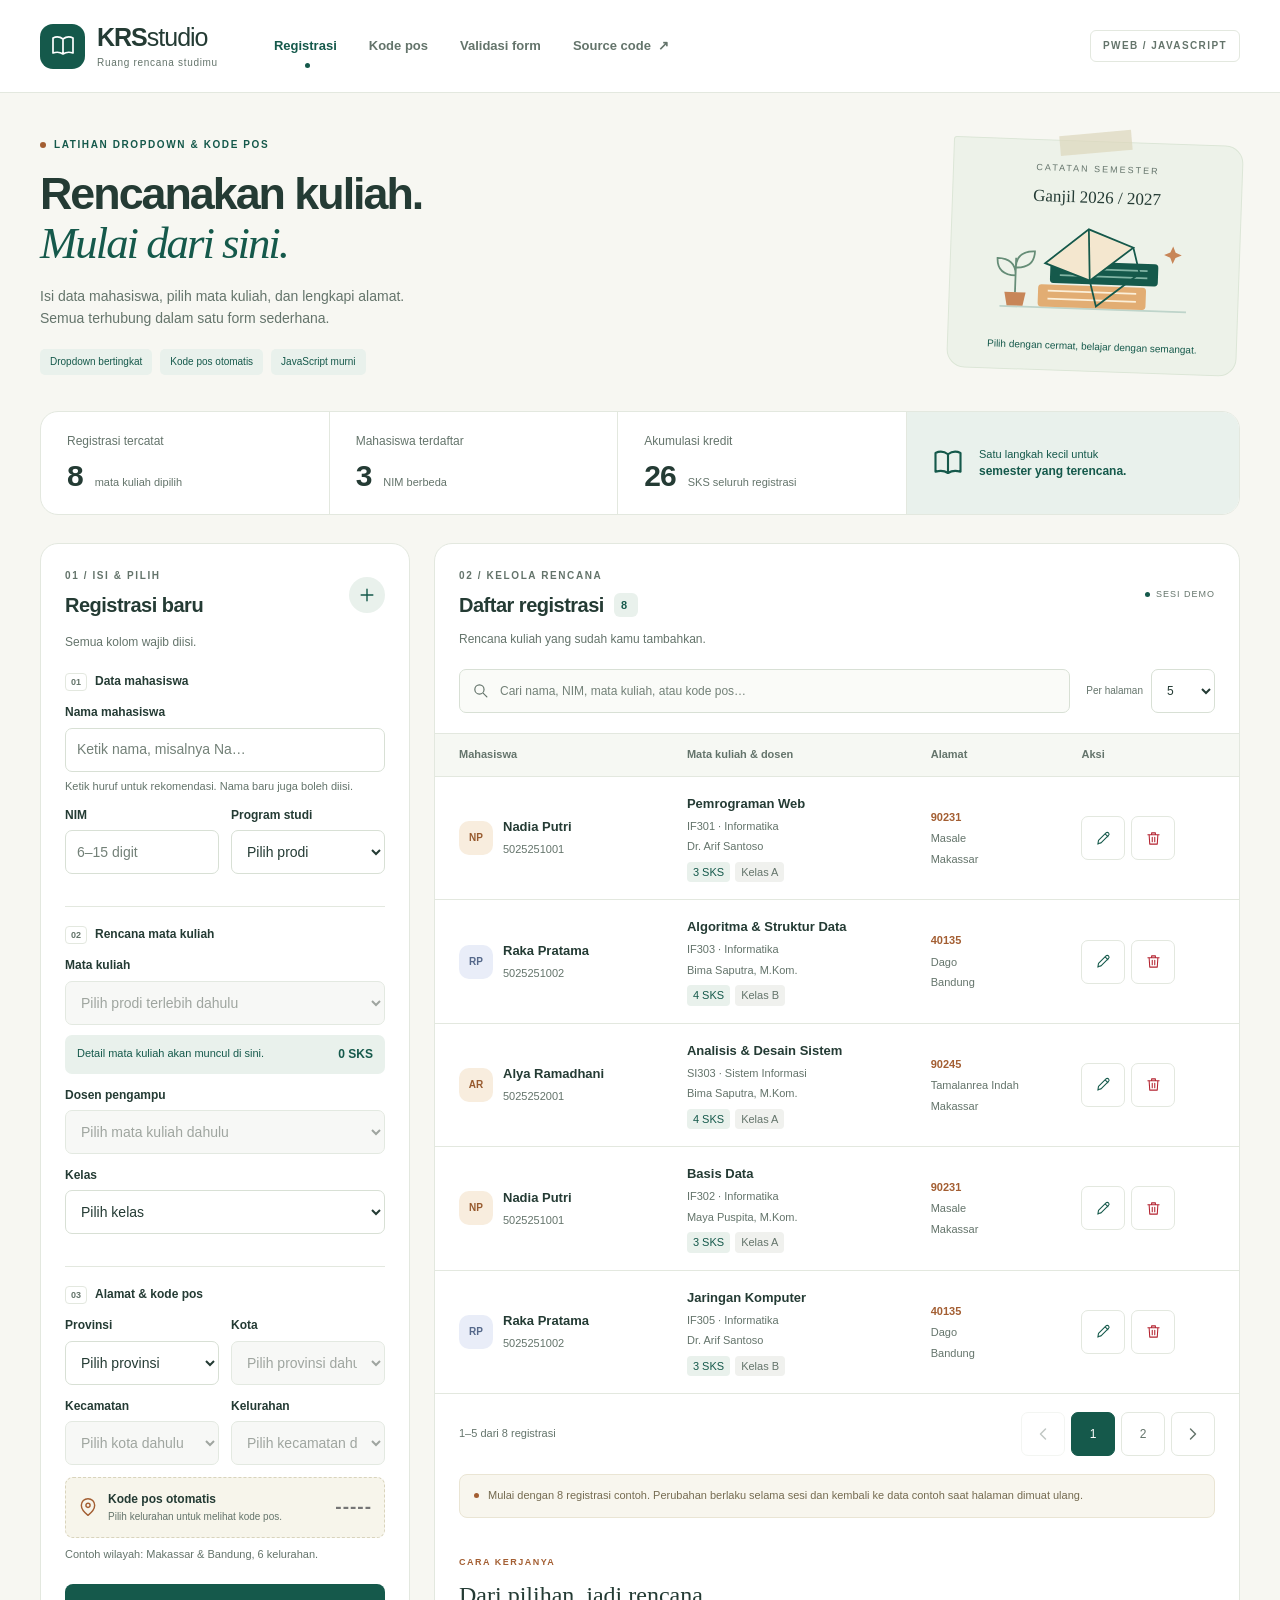
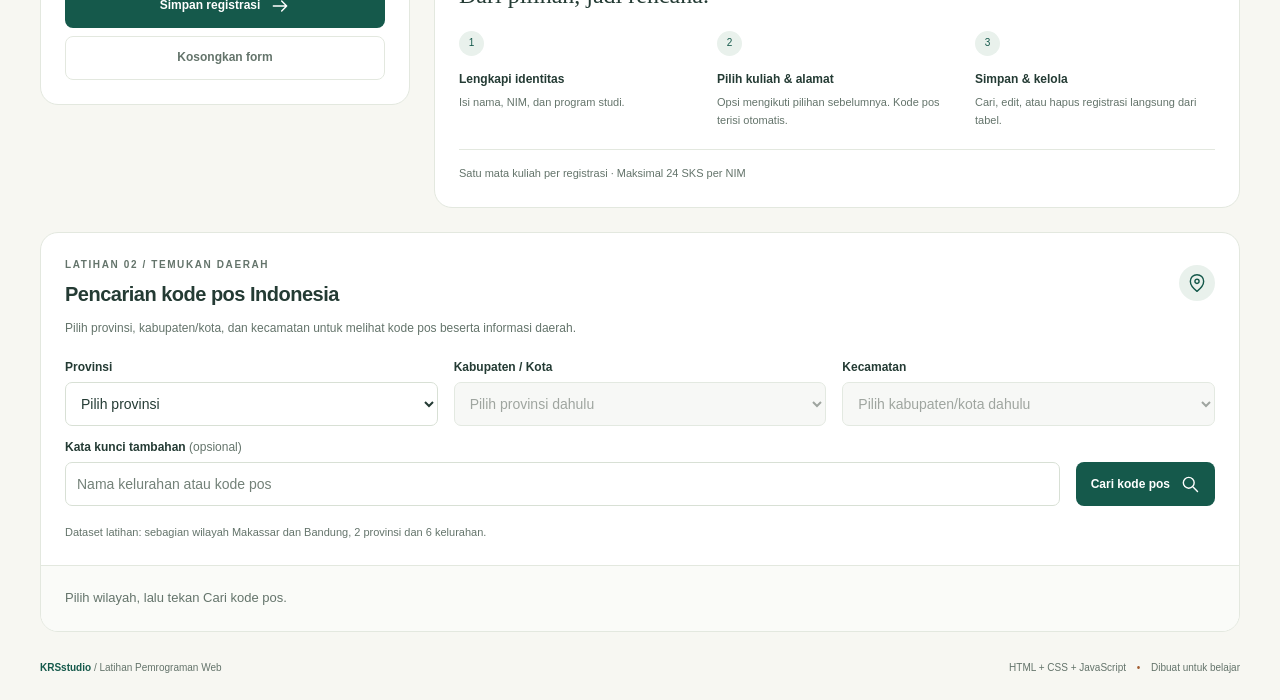
==== commit c1d51cf2: "Complete exercises with autocomplete, lecturers, postcode search and form validation" ====
--- a/index.html
+++ b/index.html
@@ -10,6 +10,7 @@
   <link rel="stylesheet" href="style.css">
   <script src="data.js" defer></script>
   <script src="app.js" defer></script>
+  <script src="postal.js" defer></script>
 </head>
 <body>
   <a class="skip-link" href="#main">Lewati ke konten</a>
@@ -28,7 +29,7 @@
   <header class="site-header">
     <div class="shell header-inner">
       <a class="brand" href="#main"><span class="brand-mark"><svg class="icon" aria-hidden="true"><use href="#i-book"/></svg></span><span>KRS<span class="brand-soft">studio</span><small>Ruang rencana studimu</small></span></a>
-      <nav aria-label="Navigasi utama"><a class="nav-active" href="#registration">Registrasi</a><a href="#guide">Panduan</a><a href="https://github.com/Boyeep/PWEB-Javascript" target="_blank" rel="noopener noreferrer">Source code <span aria-hidden="true">↗</span></a></nav>
+      <nav aria-label="Navigasi utama"><a class="nav-active" href="#registration">Registrasi</a><a href="#postal-search">Kode pos</a><a href="latihan-validasi.html">Validasi form</a><a href="https://github.com/Boyeep/PWEB-Javascript" target="_blank" rel="noopener noreferrer">Source code <span aria-hidden="true">↗</span></a></nav>
       <span class="header-tag">PWEB / JAVASCRIPT</span>
     </div>
   </header>
@@ -57,12 +58,13 @@
           <p class="form-hint">Semua kolom wajib diisi.</p>
           <div id="form-alert" class="alert alert-danger" role="alert" hidden></div>
           <fieldset><legend><span>01</span> Data mahasiswa</legend>
-            <div class="field"><label for="name">Nama lengkap</label><input id="name" name="name" type="text" maxlength="80" autocomplete="name" placeholder="Nama sesuai data mahasiswa" required aria-describedby="name-error"><small class="field-error" id="name-error"></small></div>
+            <div class="field autocomplete-field"><label for="name">Nama mahasiswa</label><input id="name" name="name" type="text" maxlength="80" autocomplete="off" placeholder="Ketik nama, misalnya Na…" required role="combobox" aria-autocomplete="list" aria-expanded="false" aria-controls="name-suggestions" aria-describedby="name-help name-error"><div id="name-suggestions" class="name-suggestions" role="listbox" aria-label="Rekomendasi mahasiswa" hidden></div><small id="name-help" class="input-help">Ketik huruf untuk rekomendasi. Nama baru juga boleh diisi.</small><small class="field-error" id="name-error"></small></div>
             <div class="field-grid"><div class="field"><label for="nim">NIM</label><input id="nim" name="nim" type="text" inputmode="numeric" maxlength="15" placeholder="6–15 digit" required aria-describedby="nim-error"><small class="field-error" id="nim-error"></small></div><div class="field"><label for="program">Program studi</label><select id="program" name="program" required aria-describedby="program-error"><option value="">Pilih prodi</option></select><small class="field-error" id="program-error"></small></div></div>
           </fieldset>
           <fieldset><legend><span>02</span> Rencana mata kuliah</legend>
             <div class="field"><label for="course">Mata kuliah</label><select id="course" name="course" required disabled aria-describedby="course-error"><option value="">Pilih prodi terlebih dahulu</option></select><small class="field-error" id="course-error"></small></div>
             <div class="course-meta"><span id="course-info">Detail mata kuliah akan muncul di sini.</span><strong id="course-credits">0 SKS</strong></div>
+            <div class="field"><label for="lecturer">Dosen pengampu</label><select id="lecturer" name="lecturer" required disabled aria-describedby="lecturer-error"><option value="">Pilih mata kuliah dahulu</option></select><small class="field-error" id="lecturer-error"></small></div>
             <div class="field"><label for="class-group">Kelas</label><select id="class-group" name="classGroup" required aria-describedby="class-group-error"><option value="">Pilih kelas</option><option value="A">Kelas A</option><option value="B">Kelas B</option></select><small class="field-error" id="class-group-error"></small></div>
           </fieldset>
           <fieldset><legend><span>03</span> Alamat & kode pos</legend>
@@ -79,13 +81,24 @@
         <div class="panel-heading"><div><p class="eyebrow">02 / KELOLA RENCANA</p><h2 id="list-title">Daftar registrasi <span class="count-badge" id="list-count">0</span></h2></div><span class="session-tag"><span></span>SESI DEMO</span></div>
         <p class="list-description">Rencana kuliah yang sudah kamu tambahkan.</p>
         <div class="toolbar"><div class="search-field"><svg class="icon" aria-hidden="true"><use href="#i-search"/></svg><label class="sr-only" for="search">Cari registrasi</label><input id="search" type="search" placeholder="Cari nama, NIM, mata kuliah, atau kode pos…"></div><div class="page-size-field"><label for="page-size">Per halaman</label><select id="page-size"><option value="5">5</option><option value="10">10</option></select></div></div>
-        <div class="table-scroll" role="region" aria-label="Tabel registrasi, geser untuk melihat semua kolom" tabindex="0"><table><caption class="sr-only">Daftar mahasiswa, mata kuliah, kelas, SKS, wilayah, dan aksi registrasi</caption><thead><tr><th scope="col">Mahasiswa</th><th scope="col">Mata kuliah</th><th scope="col">Alamat</th><th scope="col">Aksi</th></tr></thead><tbody id="registration-rows"></tbody></table></div>
+        <div class="table-scroll" role="region" aria-label="Tabel registrasi, geser untuk melihat semua kolom" tabindex="0"><table><caption class="sr-only">Daftar mahasiswa, mata kuliah, dosen, kelas, SKS, wilayah, dan aksi registrasi</caption><thead><tr><th scope="col">Mahasiswa</th><th scope="col">Mata kuliah & dosen</th><th scope="col">Alamat</th><th scope="col">Aksi</th></tr></thead><tbody id="registration-rows"></tbody></table></div>
         <div class="empty-state" id="empty-state" hidden><svg class="icon" aria-hidden="true"><use href="#i-search"/></svg><h3 id="empty-title">Belum ada registrasi</h3><p id="empty-message">Isi form untuk memulai rencana studimu.</p><button class="button button-secondary" type="button" id="clear-search" hidden>Hapus pencarian</button></div>
         <div class="pagination-bar"><p id="pagination-info" role="status" aria-live="polite"></p><nav class="pagination" aria-label="Halaman data"><button type="button" id="prev-page" aria-label="Halaman sebelumnya"><svg class="icon" aria-hidden="true"><use href="#i-left"/></svg></button><div id="page-numbers"></div><button type="button" id="next-page" aria-label="Halaman berikutnya"><svg class="icon" aria-hidden="true"><use href="#i-right"/></svg></button></nav></div>
         <div class="session-note"><span class="note-dot"></span><p>Mulai dengan 8 registrasi contoh. Perubahan berlaku selama sesi dan kembali ke data contoh saat halaman dimuat ulang.</p></div>
         <div class="guide" id="guide"><span class="guide-kicker">CARA KERJANYA</span><h3>Dari pilihan, jadi rencana.</h3><ol><li><span>1</span><div><strong>Lengkapi identitas</strong><p>Isi nama, NIM, dan program studi.</p></div></li><li><span>2</span><div><strong>Pilih kuliah & alamat</strong><p>Opsi mengikuti pilihan sebelumnya. Kode pos terisi otomatis.</p></div></li><li><span>3</span><div><strong>Simpan & kelola</strong><p>Cari, edit, atau hapus registrasi langsung dari tabel.</p></div></li></ol><p class="guide-foot">Satu mata kuliah per registrasi · Maksimal 24 SKS per NIM</p></div>
       </section>
     </div>
+    <section class="panel postal-panel" id="postal-search" aria-labelledby="postal-title">
+      <div class="panel-heading"><div><p class="eyebrow">LATIHAN 02 / TEMUKAN DAERAH</p><h2 id="postal-title">Pencarian kode pos Indonesia</h2></div><span class="round-icon"><svg class="icon" aria-hidden="true"><use href="#i-pin"/></svg></span></div>
+      <p class="list-description">Pilih provinsi, kabupaten/kota, dan kecamatan untuk melihat kode pos beserta informasi daerah.</p>
+      <form id="postal-search-form" class="postal-search-form" novalidate>
+        <div class="postal-filters"><div class="field"><label for="lookup-province">Provinsi</label><select id="lookup-province" required><option value="">Pilih provinsi</option></select></div><div class="field"><label for="lookup-city">Kabupaten / Kota</label><select id="lookup-city" required disabled><option value="">Pilih provinsi dahulu</option></select></div><div class="field"><label for="lookup-district">Kecamatan</label><select id="lookup-district" required disabled><option value="">Pilih kota dahulu</option></select></div></div>
+        <div class="postal-query"><div class="field"><label for="lookup-keyword">Kata kunci tambahan <span class="optional-label">(opsional)</span></label><input id="lookup-keyword" type="search" placeholder="Nama kelurahan atau kode pos"></div><button class="button button-primary" type="submit">Cari kode pos <svg class="icon" aria-hidden="true"><use href="#i-search"/></svg></button></div>
+        <div class="alert alert-danger" id="lookup-error" role="alert" hidden></div>
+        <p class="input-help">Dataset latihan: sebagian wilayah Makassar dan Bandung, 2 provinsi dan 6 kelurahan.</p>
+      </form>
+      <div class="postal-output"><p id="lookup-summary" role="status" aria-live="polite">Pilih wilayah, lalu tekan Cari kode pos.</p><div id="lookup-results" class="postal-results"></div></div>
+    </section>
     <footer class="site-footer"><span><strong>KRSstudio</strong> / Latihan Pemrograman Web</span><span>HTML + CSS + JavaScript <span class="footer-dot">•</span> Dibuat untuk belajar</span></footer>
   </main>
   <div id="toast" class="toast" role="status" aria-live="polite" hidden></div>
--- a/style.css
+++ b/style.css
@@ -1319,7 +1319,7 @@
   .header-inner nav a {
     font-size:11px;
   }
-  .header-inner nav a:last-child {
+  .header-inner nav a[href^="https://github.com/"] {
     display:none;
   }
   .intro {
@@ -1498,3 +1498,72 @@
     animation:none!important;
   }
 }
+
+/* Autocomplete mahasiswa dan latihan tambahan. */
+.autocomplete-field { position: relative; }
+.input-help { display: block; font-size: 11px; color: var(--muted); line-height: 1.5; margin-top: 6px; }
+.name-suggestions { position: absolute; z-index: 5; top: 72px; left: 0; right: 0; border: 1px solid var(--line); border-radius: 8px; background: white; box-shadow: 0 8px 24px #123f3620; overflow: hidden; }
+.name-suggestions [role="option"] { padding: 10px 12px; min-height: 54px; cursor: pointer; }
+.name-suggestions [role="option"] + [role="option"] { border-top: 1px solid var(--line); }
+.name-suggestions [role="option"]:hover, .name-suggestions [aria-selected="true"] { background: var(--mint); }
+.name-suggestions strong { display: block; font-size: 13px; }
+.name-suggestions small { display: block; color: var(--muted); font-size: 11px; }
+.postal-panel { margin-top: 24px; }
+.postal-search-form { padding: 0 24px 24px; }
+.postal-filters { display: grid; grid-template-columns: repeat(3,minmax(0,1fr)); gap: 16px; }
+.postal-query { display: flex; gap: 16px; align-items: end; }
+.postal-query .field { flex: 1; }
+.postal-query .button { margin-bottom: 12px; white-space: nowrap; }
+.optional-label { color: var(--muted); font-weight: 400; }
+.postal-output { border-top: 1px solid var(--line); padding: 22px 24px; background: #fafbf8; }
+#lookup-summary { font-size: 13px; color: var(--muted); }
+.postal-results { display: grid; grid-template-columns: repeat(3,minmax(0,1fr)); gap: 16px; }
+.postal-result { border: 1px solid var(--line); border-radius: 12px; background: white; padding: 20px; margin-top: 16px; }
+.postal-result h3 { font-size: 16px; }
+.result-code { display: block; font-size: 30px; color: var(--green); margin: 8px 0; font-variant-numeric: tabular-nums; }
+.postal-result dl { display: grid; grid-template-columns: 1fr 1fr; gap: 8px; font-size: 11px; }
+.postal-result dt { color: var(--muted); }
+.postal-result dd { margin: 0; overflow-wrap: anywhere; }
+.lab-main { max-width: 1150px; }
+.lab-intro { padding: 40px 0 28px; }
+.lab-intro > p:last-child { color: var(--muted); font-size: 14px; }
+.lab-grid { display: grid; grid-template-columns: minmax(0,1.35fr) minmax(0,1fr); align-items: start; gap: 24px; }
+.lab-form { padding: 0 24px 24px; }
+.lab-form textarea { width: 100%; border: 1px solid #d8e0d5; border-radius: 7px; padding: 10px 12px; font: inherit; font-size: 14px; color: var(--text); resize: vertical; min-height: 70px; }
+.lab-form textarea:focus { outline: 0; border-color: var(--green); box-shadow: 0 0 0 3px #15594b12; }
+.lab-form .checkbox-label { display: flex; align-items: center; gap: 10px; min-height: 44px; cursor: pointer; font-weight: 400; }
+.lab-form .checkbox-label input { flex-shrink: 0; width: 18px; height: 18px; min-height: 18px; accent-color: var(--green); }
+.lab-actions { display: flex; gap: 10px; }
+.alert-success { margin: 18px 0 0; background: var(--mint); color: var(--green); border: 1px solid #c9ddce; }
+.lab-note { margin-top: 24px; background: var(--mint); padding: 24px; border-radius: var(--radius); }
+.lab-note h2 { font-family: Georgia,serif; font-size: 25px; font-weight: 400; margin-top: 8px; }
+.lab-note ul { font-size: 13px; color: var(--muted); padding-left: 20px; line-height: 1.8; }
+.lab-note a { font-size: 12px; color: var(--green); }
+.email-feedback { margin-top: 14px; font-size: 13px; }
+.feedback-danger { color: var(--red); }
+.feedback-success { color: var(--green); }
+#page-numbers > span { display: grid; place-items: center; padding: 0 4px; }
+@media(max-width:900px) {
+  .header-inner { gap: 24px; }
+  .header-inner nav { gap: 20px; }
+  .postal-results { grid-template-columns: repeat(2,minmax(0,1fr)); }
+  .lab-grid { grid-template-columns: minmax(0,1fr); }
+  .lab-side { display: grid; grid-template-columns: 1fr 1fr; gap: 20px; align-items: start; }
+  .lab-note { margin-top: 0; }
+}
+@media(max-width:600px) {
+  .header-inner nav { width: 100%; margin-left: 0; justify-content: space-between; gap: 16px; }
+  .header-inner nav a { font-size: 12px; }
+  .name-suggestions { top: 73px; }
+  .postal-search-form { padding-inline: 20px; }
+  .postal-filters, .postal-results, .lab-side { grid-template-columns: minmax(0,1fr); }
+  .postal-filters { gap: 0; }
+  .postal-query { display: block; }
+  .postal-query .button { width: 100%; }
+  .postal-output { padding-inline: 20px; }
+  .postal-result dl { font-size: 12px; }
+  .lab-intro { padding-top: 28px; }
+  .lab-form { padding-inline: 20px; }
+  .lab-form .field-grid { grid-template-columns: minmax(0,1fr); gap: 0; }
+  .lab-form textarea { font-size: 16px; }
+}
